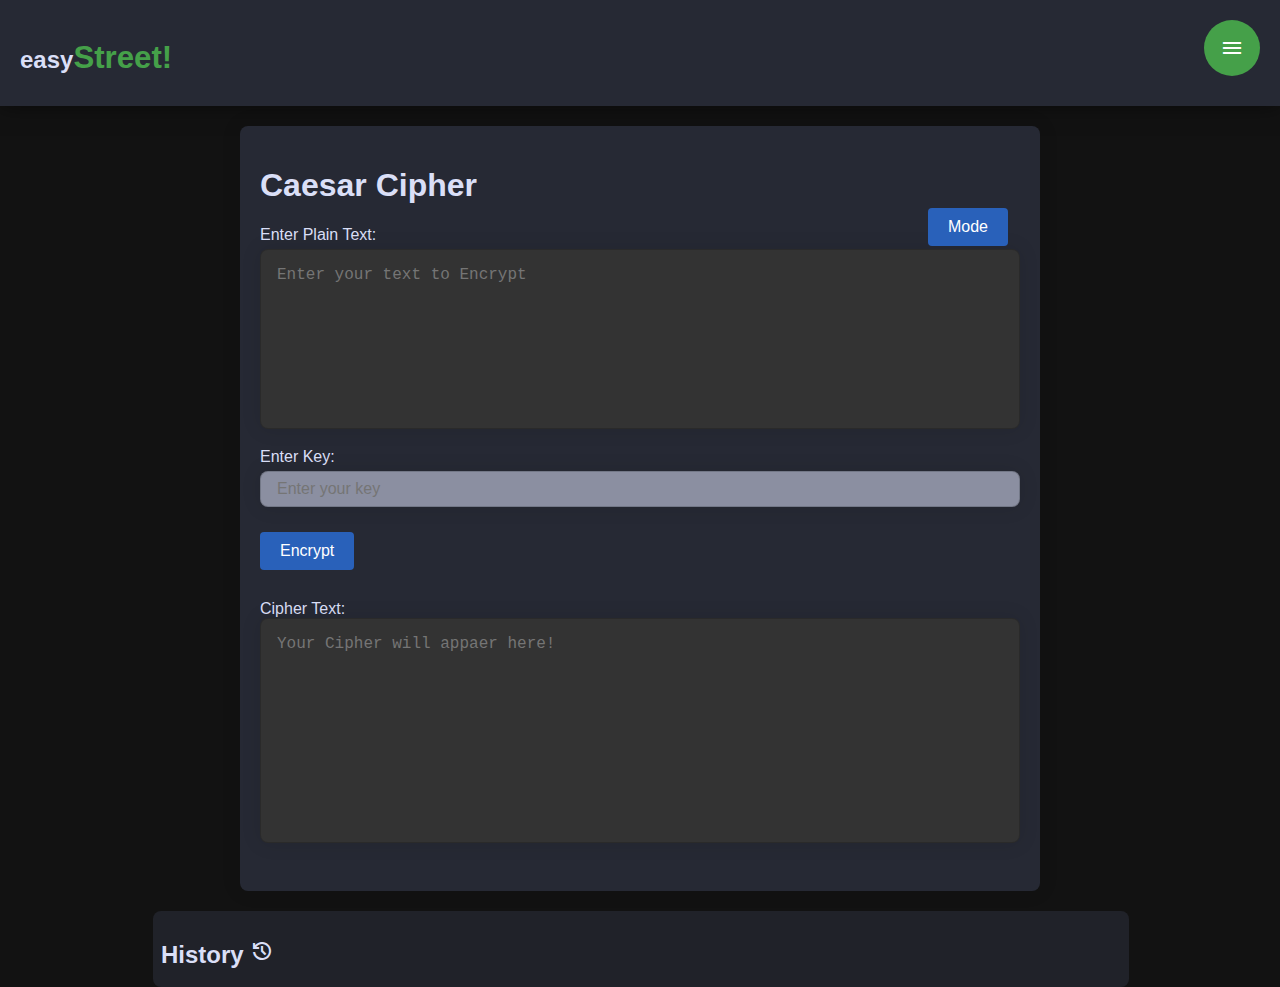
==== index.html @ 8b71e93e "change mode to mode" ====
<!DOCTYPE html>
<html lang="en">
<head>
    <meta charset="UTF-8">
    <meta name="viewport" content="width=device-width, initial-scale=1.0">

  <!-- icon link  -->
    <link rel="shortcut icon" href="easystreet-removebg-preview.png" type="image/x-icon">

    <!-- css link  -->
    <link rel="stylesheet" href="style.css">
    <title>caesar/Cryptography</title>


    <!-- google font   -->
    <link rel="stylesheet" href="https://fonts.googleapis.com/css2?family=Material+Symbols+Outlined:opsz,wght,FILL,GRAD@20..48,100..700,0..1,-50..200" />
</head>
<body>
    <input type="radio" name="menuIcon" id="checked">
    <input type="radio" name="menuIcon" id="close">
   
  
    <header>
        <nav>
            <h2 class="title">easy<span class="colored">Street!</span> </h2>
            <ul>
                <li><a href="#" id="currentLink">caesarCipher</a></li>
                <li><a href="playfair.html">playfairCipher</a></li>
                <li><a href="vigenere.html">vigenereCipher</a></li>
            </ul>
            <label for="checked">
                <span class="material-symbols-outlined">
                    menu
                </span>
            </label>
        </nav>
        <div class="menuItems">

            <div class="topSide">

                <h2>MENU</h2>
                <label for="close">
                    <span class="material-symbols-outlined">
                        close
                    </span>
                
                </label>
            </div>
          

            <ul>
                <li><a href="#" id="currentLink">caesarCipher</a></li>
                <li><a href="playfair.html">playfairCipher</a></li>
                <li><a href="vigenere.html">vigenereCipher</a></li>
                <li><a href="#history">history</a></li>
            </ul>
        </div>
    </header>
    
    
    </div>
    <main class="main">
        <div class="container" id="container1">
            <div id="caesarCipherSection" class="main-content">
                <h1>Caesar Cipher</h1>
                <div class="chooseMode">
                   <button title="Change mode" onclick="changeModeDe()" id="changeMode">Mode</button>                 
                </div>
                <div class="input-container">
                    <label for="plainText" class="lable1">Enter Plain Text:</label>
                    <textarea type="text" name="" id="plainText" cols="30" rows="10" placeholder="Enter your text to Encrypt" ></textarea>
                  <!-- //  <input  id="" required> -->
                </div>
                <div class="input-container">
                    <label for="key" class="lable1">Enter Key:</label>
                    <input type="number" id="key" placeholder="Enter your key" required>
                </div>
                <button onclick="encrypt('caesar')">Encrypt</button>
                <div class="result-container">
                    <label for="cipherText">Cipher Text:</label>
                    <textarea id="cipherText" placeholder="Your Cipher will appaer here!"></textarea>
                </div>
            </div>
            
        </div>
            <aside class="history-container" id="history">
               <div class="historyTitle">
                <h2>History <span class="material-symbols-outlined">
                history
                </span></h2>
                <button onclick="clearhistory()" id="clearCipherHistory">Clear</button>
            </div> 
                <ul id="historyList"></ul>
            </aside>
            <div id="playfairCipherSection" class="hidden-section">
                <!-- Placeholder for Playfair Cipher -->
                
            </div>
            <div id="vigenereCipherSection" class="hidden-section">
                <!-- Placeholder for Vigenere Cipher -->
            </div>
    </main>    
    <script src="cipher.js"></script>
</body>
</html>
---- style.css ----
body {
    font-family: 'Arial', sans-serif;
    background-color: #121212; 
    margin: 0;
    padding: 0;
}

/* //navigation   */
/* Add the following styles to handle navigation */

header {
    background-color: #262934;
    color: #fff;
    padding: 20px;
    text-align: center;
    box-shadow: 0 0 20px rgba(0, 0, 0, 0.5);

    
}
nav{
    display: flex;
    justify-content: space-between;
}
.colored{ 
    color: #45a049;
    font-size: 1.3em;
}


nav ul {
    list-style: none;
    margin: 0;
    padding: 0;
}

nav li {
    display: inline-block;
    margin-right: 20px;
    /* background-color: #ddd; */
    margin-bottom: 8px;
    padding: 8px;
    /* border: 1px solid #ddd; */
    border-radius: 4px;
}
ul li:hover a{
 text-decoration: underline;
 transition: all 0.8s ease;
}
a {
    text-decoration: none;
    color: #dadff7;
    font-weight: bold;
    font-size: 1.5em;
    transition: color 0.3s ease-in-out;
    /* text-transform: uppercase; */
     font-family: 'Arial', sans-serif;
}
#currentLink{
    color: #45a049;
    text-decoration: underline 5px ;
    transition: all 0.8s ease;
}

/* Hide other sections by default */
.hidden-section {
    display: none;
}
.main{
    display: flex;
    flex-direction: row-reverse;
    justify-content: center;
    align-content: center;
    
}


.container {
    width: 80%;
    display: flex;
    flex-direction: column;
    max-width: 800px;
    margin: 20px auto;
    background-color: #262934;
    border-radius: 8px;
    box-shadow: 0 0 20px rgba(0, 0, 0, 0.1);
    height: 85vh;
    overflow: hidden;
    position: relative;
    color: #dadff7;
    font-family: 'Arial', sans-serif;
}


.main-content {
    padding: 20px;
}

.input-container {
    margin-bottom: 15px;
}

.lable1 {
    display: block;
    margin-bottom: 5px;
}

input {
    width: 100%;
    padding: 8px;
    box-sizing: border-box;
    font-size: 1em;
    outline: none;
    border-radius: 0.5em;
    border: none;
    box-shadow: 0 0 20px rgba(0, 0, 0, 0.1);
    padding-left: 1em;
    border: 1px solid #0000002a;
    background-color:  #dadff790;
    color: #ffffff;
}

/* input[type="text"]{
    height: 20vh;
} */
/* input:required{
    border-bottom: 1px solid #f00;
} */

button {
    background-color: #2961BA;
    color: #fff;
    border: none;
    padding: 10px 20px;
    text-align: center;
    text-decoration: none;
    display: inline-block;
    font-size: 16px;
    margin: 10px 0;
    cursor: pointer;
    border-radius: 4px;
    
}

button:hover {
    background-color: #45a049;
}

.result-container {
    margin-top: 20px;
}


textarea {
    width: 100%;
    height: 25vh;
    /* padding: 8px; */
    box-sizing: border-box;
    resize: none;
    overflow: scroll;
    font-size: 1em;
    outline: none;
    border-radius: 0.5em;
    border: 1px solid #0000002a;
    box-shadow: 0 0 20px rgba(0, 0, 0, 0.1);
    padding: 1em;
    background-color: #333;
    color: #9ac6ff;
    font-family: 'Courier New', Courier, monospace;

}
textarea:focus, input:focus{
    border:1px solid #45a049;

}
#plainText{
    height: 20vh;
    overflow: scroll;
}
#plainText:required{
    border: #45a049;
}
#historyList{
    overflow-wrap: break-word;
}
.history-container {
    background-color: #202229;
    padding: 2px;
    border-radius: 0 0 8px 8px;
    width: 25vw;
    margin-left: 2px;
    max-height: 90vh;
    overflow: scroll;
}
.historyTitle{
    position: sticky;
    top: 0;
    z-index: 1000;
   background-color: #202229;
    
}
#clearCipherHistory{
    display: none;
    transition: all 0.5s;
}
h2 {
    color: #dadff7;
    margin-bottom: 10px;
}

.history-container ul {
    list-style: none;
    padding: 0;
    margin: 0;
}

.history-container li {
    margin-bottom: 8px;
    padding: 8px;
    border: 1px solid #ddd;
    border-radius: 4px;
    border: none;
    border-top: 1px solid #9ac6ff;
    color: #fff;
}

.history-container li:hover {
    background-color: #9ac6ff56;
}


/* cipherTexrOut */
.cipherTexrOut{
    color: #3383ec;
}
.cipherTexrOut, .plainTextOut{
  font-family: 'Courier New', Courier, monospace;  
  font-size: 1em;
  display: inline;
}

.chooseMode{
    display: flex;
    flex-direction: row;
    position: absolute;
    right: 2em;
    top: 2em;

}

.menuItems{
    background-color: #202229;
    padding: 2px;
    border-radius: 0 0 8px 8px;
    width: 25vw;
    margin-left: 2px;
    height: 100vh;
    max-height: 90vh;
    overflow: scroll;
    position: fixed;
    top: 0;
    right: -40vw;
    z-index: 100000;
    transition: right 0.3s ease;
}

#checked, #close{
    display: none;
}

#checked:checked ~header .menuItems{
    right: 0;
    transition: all 0.3s ease;
}
.menuItems ul li{
    list-style: none;
    margin-bottom: 8px;
    padding: 8px;
    border-radius: 4px;
}
.menuItems .topSide{
    display: flex;
    justify-content: space-around;
    align-items: center;
    gap: 15em;
}

header label{
    background-color: #45a049;
    padding: 0.5em;
    width: 40px;
    height: 40px;
    border-radius: 50%;
    text-align: center;
    display: flex;
    justify-content: center;
    align-items: center;
}
header label:hover{
    background-color: #2961BA;
    transition: all 0.3s ease;
}

header label:active{
    background-color: #45a049;
    transition: all 0.3s ease;
}

@media screen and (max-width:1280px) {
    .main{
        display: flex;
        flex-direction: column; 
        justify-content: center;     
        align-items: center;  
    }
    .history-container {
        padding: 0.5em;
        border-radius:0.5em;
        width: 75vw;
        max-height: 90vh;
    }
    nav ul {
        display: none;
    }
    .menuItems{
        width: 80vw;
        right: -100vw;
        height: 100vh;
    }
    
    .chooseMode{
        display: flex;
        flex-direction: row;
        position: absolute;
        right: 2em;
        top: 4.5em;

    }
    


}
/* 
//@media only screen and (max-width: 768px) */
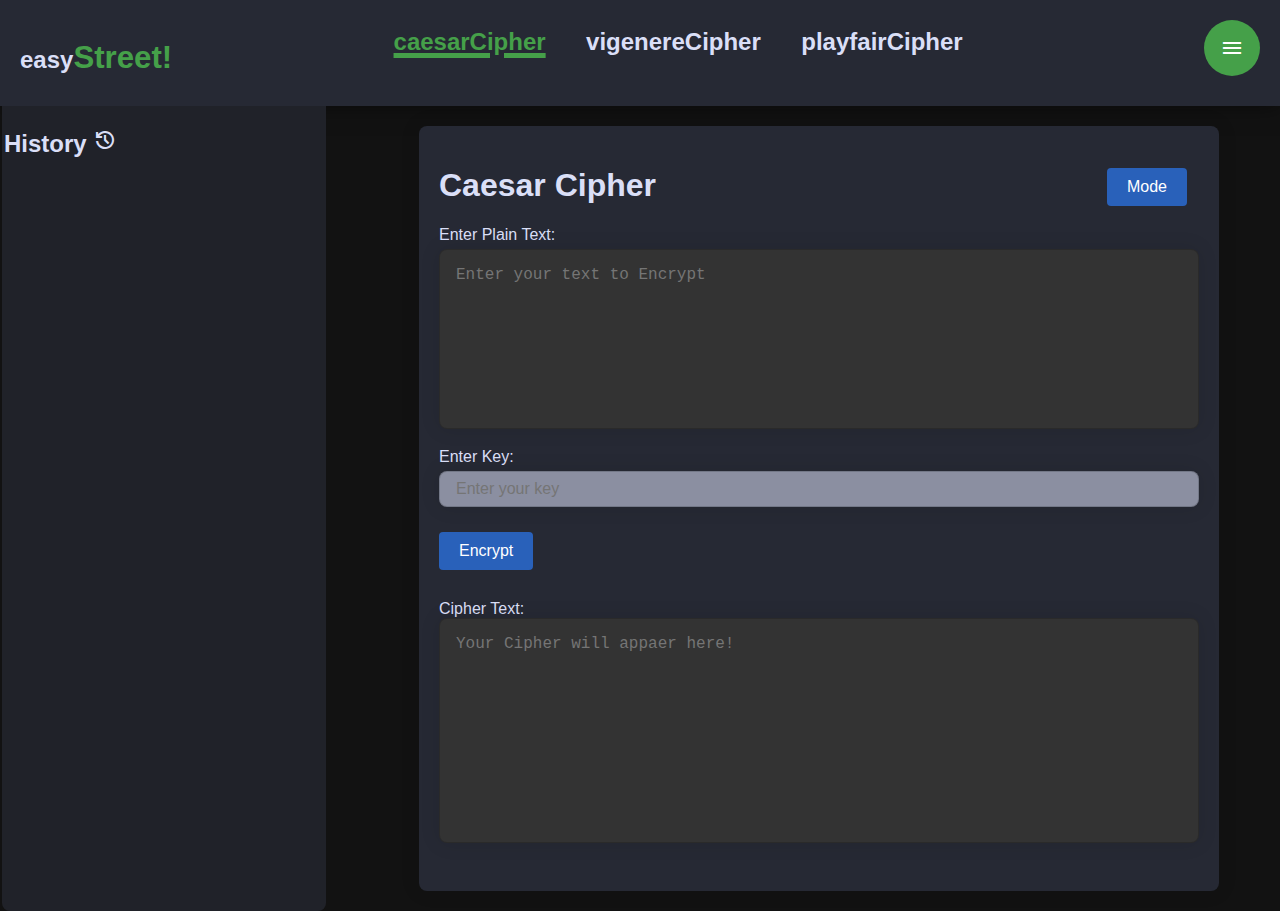
==== commit 9ca592ae: "vigToplay" ====
--- a/index.html
+++ b/index.html
@@ -25,8 +25,9 @@
             <h2 class="title">easy<span class="colored">Street!</span> </h2>
             <ul>
                 <li><a href="#" id="currentLink">caesarCipher</a></li>
+                <li><a href="vigenere.html">vigenereCipher</a></li>
                 <li><a href="playfair.html">playfairCipher</a></li>
-                <li><a href="vigenere.html">vigenereCipher</a></li>
+                
             </ul>
             <label for="checked">
                 <span class="material-symbols-outlined">
@@ -49,9 +50,9 @@
           
 
             <ul>
-                <li><a href="#" id="currentLink">caesarCipher</a></li>
+                <li><a href="#" id="#currentLink1">caesarCipher</a></li>
+                <li><a href="vigenere.html">vigenereCipher</a></li>
                 <li><a href="playfair.html">playfairCipher</a></li>
-                <li><a href="vigenere.html">vigenereCipher</a></li>
                 <li><a href="#history">history</a></li>
             </ul>
         </div>
--- a/style.css
+++ b/style.css
@@ -61,6 +61,12 @@
     transition: all 0.8s ease;
 }
 
+#currentLink1{
+    color: #45a049;
+    text-decoration: underline 5px ;
+    transition: all 0.8s ease;
+}
+
 /* Hide other sections by default */
 .hidden-section {
     display: none;
@@ -70,6 +76,8 @@
     flex-direction: row-reverse;
     justify-content: center;
     align-content: center;
+    gap: 2em;
+    
     
 }
 
@@ -305,24 +313,33 @@
     transition: all 0.3s ease;
 }
 
-@media screen and (max-width:1280px) {
+@media screen and (max-width:900px) {
     .main{
         display: flex;
         flex-direction: column; 
         justify-content: center;     
         align-items: center;  
     }
+    .container {
+    width: 90%;
+    margin-left: 5px;
+    margin-right: 5px;
+    margin-bottom: 5px;
+    }
     .history-container {
         padding: 0.5em;
         border-radius:0.5em;
-        width: 75vw;
+        width: 85vw;
         max-height: 90vh;
-    }
+        /* margin-left: 5px;
+        margin-right: 5px; */
+        margin-bottom: 3em;
+}
     nav ul {
         display: none;
     }
     .menuItems{
-        width: 80vw;
+        width: 85vw;
         right: -100vw;
         height: 100vh;
     }
@@ -339,5 +356,14 @@
 
 
 }
+
+
+@media screen and (max-width:780px) {
+      .menuItems{
+        width: 100vw;
+        right: -100vw;
+        height: 100vh;
+    }
+}
 /* 
 //@media only screen and (max-width: 768px) */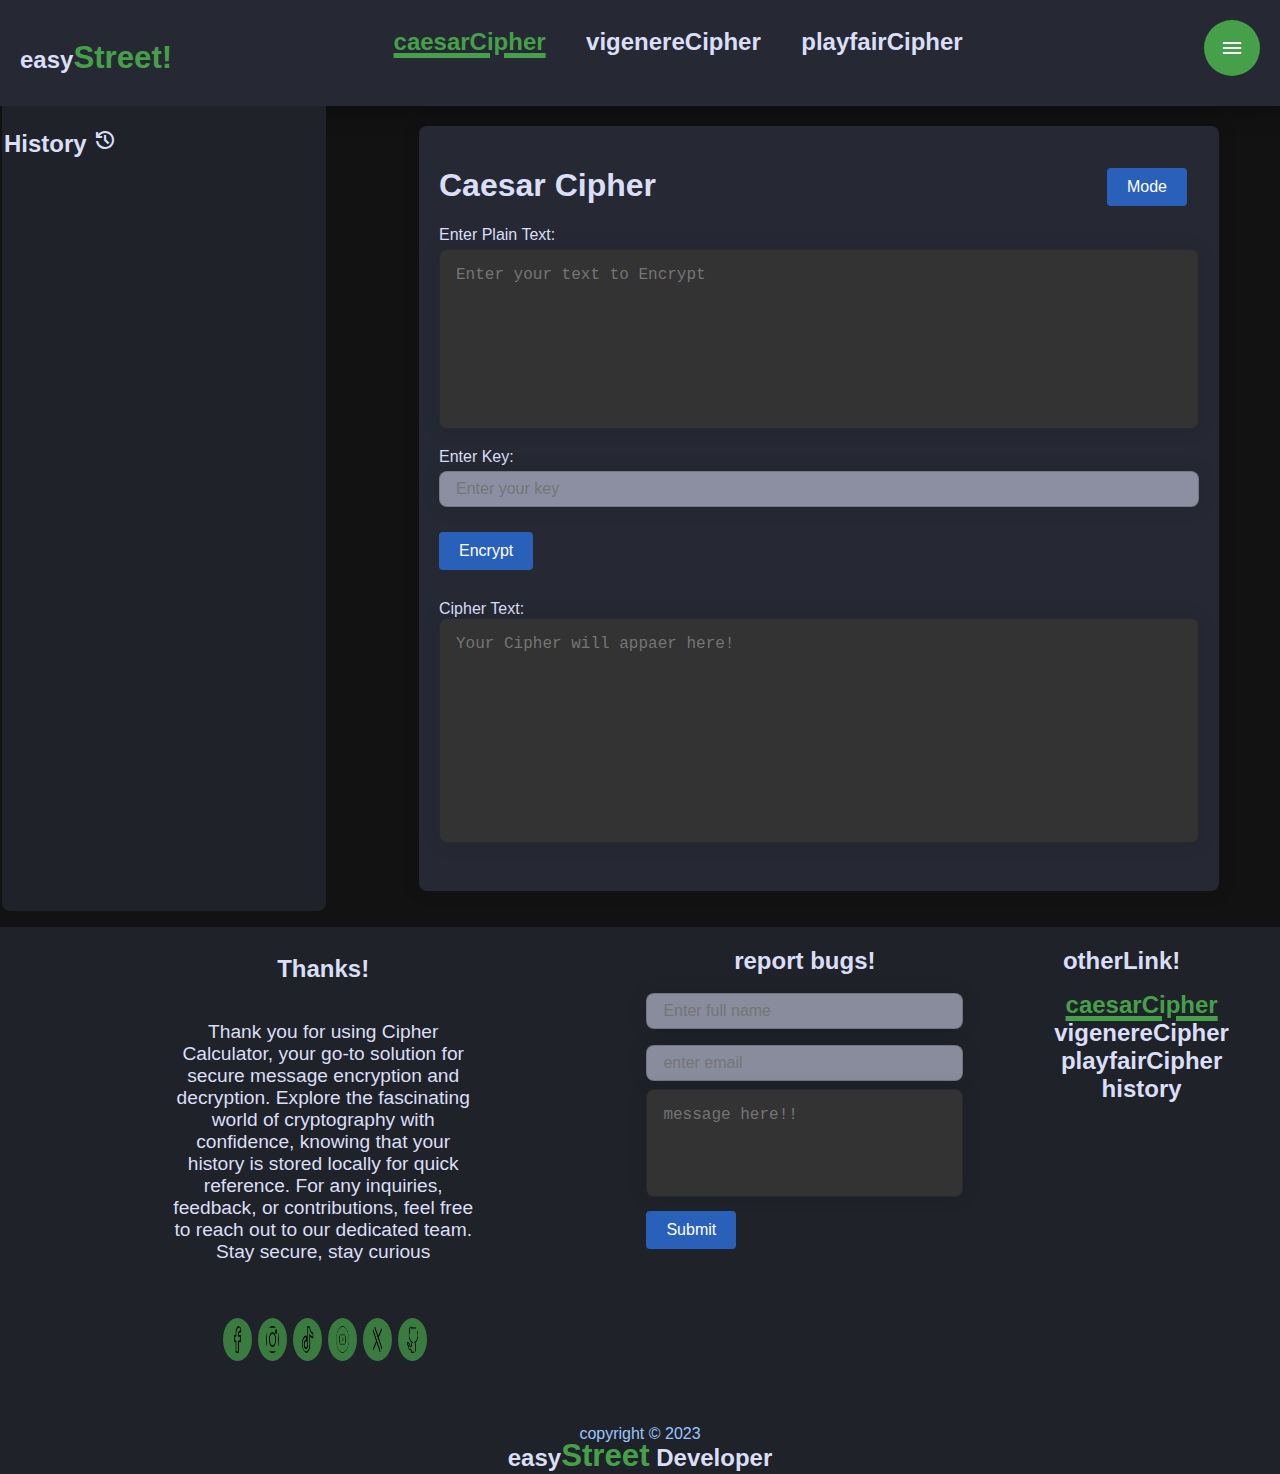
==== commit 80cfc5e6: "bigChanges" ====
--- a/index.html
+++ b/index.html
@@ -24,7 +24,7 @@
         <nav>
             <h2 class="title">easy<span class="colored">Street!</span> </h2>
             <ul>
-                <li><a href="#" id="currentLink">caesarCipher</a></li>
+                <li><a href="#" class="currentLink">caesarCipher</a></li>
                 <li><a href="vigenere.html">vigenereCipher</a></li>
                 <li><a href="playfair.html">playfairCipher</a></li>
                 
@@ -50,7 +50,7 @@
           
 
             <ul>
-                <li><a href="#" id="#currentLink1">caesarCipher</a></li>
+                <li><a href="#" class="currentLink">caesarCipher</a></li>
                 <li><a href="vigenere.html">vigenereCipher</a></li>
                 <li><a href="playfair.html">playfairCipher</a></li>
                 <li><a href="#history">history</a></li>
@@ -101,6 +101,74 @@
                 <!-- Placeholder for Vigenere Cipher -->
             </div>
     </main>    
+
+
+<!-- footer here!!  -->
+<footer class="footer">
+ 
+    <div class="allMainBox">
+        <div class="otherLink">
+            <h2>otherLink!</h2>
+            <ul>
+                <li><a href="#" class="currentLink">caesarCipher</a></li>
+                <li><a href="vigenere.html">vigenereCipher</a></li>
+                <li><a href="playfair.html">playfairCipher</a></li>
+                <li><a href="#history">history</a></li>
+            </ul>
+        </div>
+        <div class="hiddenFooter">
+            <h2>report bugs!</h2>
+        
+            <form action="">
+                <input type="text" placeholder="Enter full name">
+                <input type="email" placeholder="enter email">
+                <textarea name="textarea" id="messageText" cols="30" rows="10" placeholder="message here!!"></textarea>
+                <button type="submit">Submit</button>
+            </form>
+        </div>
+        <div class="mainFooter">
+            <h2>Thanks!</h2>
+            <p>
+        
+                Thank you for using Cipher Calculator, your go-to solution for secure message encryption and decryption. Explore
+                the
+                fascinating world of cryptography with confidence, knowing that your history is stored locally for quick
+                reference.
+                For any inquiries, feedback, or contributions, feel free to reach out to our dedicated team. Stay secure, stay
+                curious
+        
+            </p>
+
+
+        <div class="iconBox">
+            <!-- facebook  -->
+            <a href="#"></a><img src="facebook(1).png" alt=""></a></img>
+        
+            <!-- instagram  -->
+            <a href="#"></a><img src="instagram.png" alt=""></a></img>
+        
+            <!-- tiktok  -->
+            <a href="#"></a><img src="tik-tok.png" alt=""></a></img>
+        
+            <!-- youtube -->
+            <a href="#"></a><img src="youtube.png" alt=""></a></img>
+        
+            <!-- ex -->
+            <a href="#"></a><img src="twitter.png" alt=""></a></img>
+        
+            <!-- github  -->
+            <a href="#"></a><img src="github.png" alt=""></a></img>
+        </div>
+           
+        </div>
+
+       
+    </div>
+   
+  
+<p class="copyright">copyright &copy; 2023</p>
+   <h2 >easy<span class="colored">Street</span> Developer</h2>
+</footer>
     <script src="cipher.js"></script>
 </body>
 </html>
--- a/style.css
+++ b/style.css
@@ -55,17 +55,17 @@
     /* text-transform: uppercase; */
      font-family: 'Arial', sans-serif;
 }
-#currentLink{
+.currentLink{
     color: #45a049;
     text-decoration: underline 5px ;
     transition: all 0.8s ease;
 }
 
-#currentLink1{
+/* #currentLink1{
     color: #45a049;
     text-decoration: underline 5px ;
     transition: all 0.8s ease;
-}
+} */
 
 /* Hide other sections by default */
 .hidden-section {
@@ -313,6 +313,85 @@
     transition: all 0.3s ease;
 }
 
+.footer{
+    position: relative;
+    background-color: #202229;
+    bottom: -1em;
+}
+.allMainBox{ 
+    display: flex;
+    
+    flex-direction: row-reverse;
+    color: #dadff7;
+    
+}
+footer h2{
+    text-align: center;
+}
+footer textarea{
+    height: 12vh;
+}
+.otherLink{ 
+    width: 30vw;
+    
+}
+.otherLink ul{
+    display: flex;
+    justify-content: center;
+    align-items: center;
+    flex-direction: column;
+    list-style: none;
+}
+.otherLink a{
+    text-align: center;
+}
+
+.hiddenFooter{
+    width: 30vw;
+    
+}
+.hiddenFooter input{
+    margin: .5em 0;
+}
+
+.mainFooter{
+    text-align: center;
+    padding: 0.5em 7em;
+    background-color: #202229;
+    bottom: -15em;
+    width: 40vw;
+    
+}
+.mainFooter p{
+    color: #dadff7;
+    padding: 1em 3em;
+    font-size: 1.2em;
+}
+footer .copyright{
+    text-align: center;
+    color: #9ac6ff;
+    position: relative;
+    bottom: -1.5em;
+}
+.footer a{
+    
+}
+.iconBox{
+    padding: 1em 0;
+    display: flex;
+    justify-content: center;
+    align-items: center;
+    gap: .2em;
+}
+
+img{
+    width: 3%;
+    height: 3vh;
+    background-color: #45a049b4;
+    padding: 0.5em;
+    border-radius: 50%;
+}
+
 @media screen and (max-width:900px) {
     .main{
         display: flex;
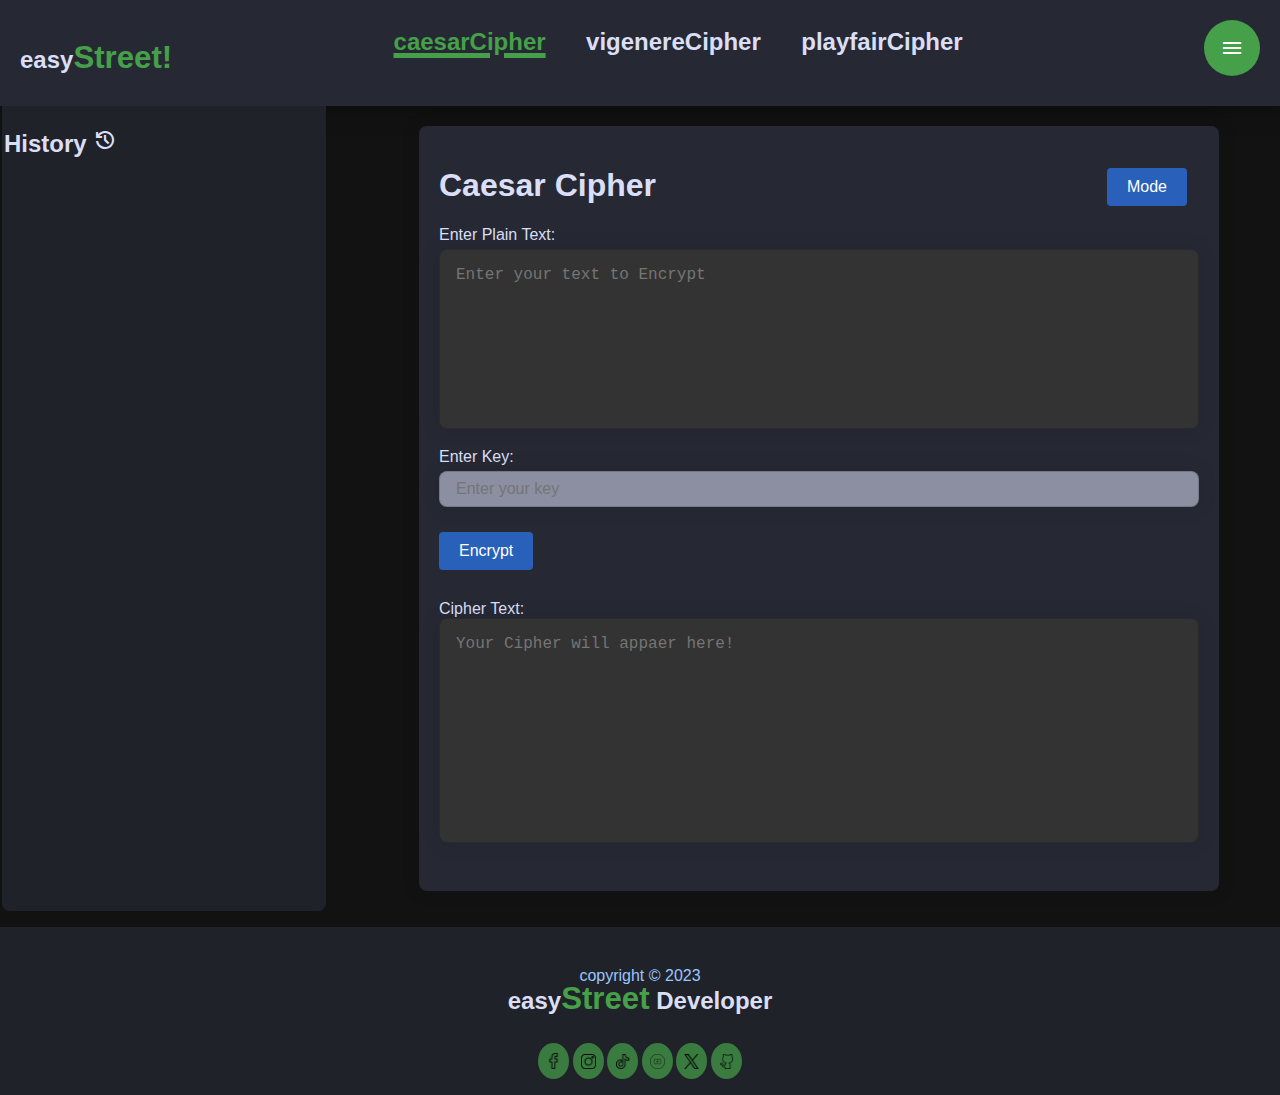
==== commit 1823f91f: "last" ====
--- a/index.html
+++ b/index.html
@@ -93,82 +93,40 @@
             </div> 
                 <ul id="historyList"></ul>
             </aside>
-            <div id="playfairCipherSection" class="hidden-section">
-                <!-- Placeholder for Playfair Cipher -->
-                
-            </div>
-            <div id="vigenereCipherSection" class="hidden-section">
-                <!-- Placeholder for Vigenere Cipher -->
-            </div>
     </main>    
 
 
 <!-- footer here!!  -->
 <footer class="footer">
- 
-    <div class="allMainBox">
-        <div class="otherLink">
-            <h2>otherLink!</h2>
-            <ul>
-                <li><a href="#" class="currentLink">caesarCipher</a></li>
-                <li><a href="vigenere.html">vigenereCipher</a></li>
-                <li><a href="playfair.html">playfairCipher</a></li>
-                <li><a href="#history">history</a></li>
-            </ul>
-        </div>
-        <div class="hiddenFooter">
-            <h2>report bugs!</h2>
+    <div class="inner">
+        <p class="copyright">copyright &copy; 2023</p>
+        <h2>easy<span class="colored">Street</span> Developer</h2>
         
-            <form action="">
-                <input type="text" placeholder="Enter full name">
-                <input type="email" placeholder="enter email">
-                <textarea name="textarea" id="messageText" cols="30" rows="10" placeholder="message here!!"></textarea>
-                <button type="submit">Submit</button>
-            </form>
-        </div>
-        <div class="mainFooter">
-            <h2>Thanks!</h2>
-            <p>
-        
-                Thank you for using Cipher Calculator, your go-to solution for secure message encryption and decryption. Explore
-                the
-                fascinating world of cryptography with confidence, knowing that your history is stored locally for quick
-                reference.
-                For any inquiries, feedback, or contributions, feel free to reach out to our dedicated team. Stay secure, stay
-                curious
-        
-            </p>
-
-
-        <div class="iconBox">
-            <!-- facebook  -->
-            <a href="#"></a><img src="facebook(1).png" alt=""></a></img>
-        
-            <!-- instagram  -->
-            <a href="#"></a><img src="instagram.png" alt=""></a></img>
-        
-            <!-- tiktok  -->
-            <a href="#"></a><img src="tik-tok.png" alt=""></a></img>
-        
-            <!-- youtube -->
-            <a href="#"></a><img src="youtube.png" alt=""></a></img>
-        
-            <!-- ex -->
-            <a href="#"></a><img src="twitter.png" alt=""></a></img>
-        
-            <!-- github  -->
-            <a href="#"></a><img src="github.png" alt=""></a></img>
-        </div>
-           
-        </div>
-
+            <div class="iconBox">
+                <!-- facebook  -->
+                <a href="#"><img src="facebook(1).png" alt=""></a>
+            
+                <!-- instagram  -->
+                <a href="#"><img src="instagram.png" alt=""></a>
+            
+                <!-- tiktok  -->
+                <a href="#"><img src="tik-tok.png" alt=""></a>
+            
+                <!-- youtube -->
+                <a href="#"><img src="youtube.png" alt=""></a>
+            
+                <!-- ex -->
+                <a href="#"><img src="twitter.png" alt=""></a>
+            
+                <!-- github  -->
+                <a href="#"><img src="github.png" alt=""></a>
+            </div>
        
     </div>
+</footer>
    
-  
-<p class="copyright">copyright &copy; 2023</p>
-   <h2 >easy<span class="colored">Street</span> Developer</h2>
-</footer>
-    <script src="cipher.js"></script>
+      <script src="cipher.js"></script>
+
+   
 </body>
 </html>
--- a/style.css
+++ b/style.css
@@ -314,58 +314,19 @@
 }
 
 .footer{
+    background-color: #202229;
     position: relative;
-    background-color: #202229;
     bottom: -1em;
-}
-.allMainBox{ 
-    display: flex;
-    
-    flex-direction: row-reverse;
-    color: #dadff7;
-    
-}
+    display: flex;
+    justify-content: center;
+    align-items: center;
+}
+.inner{
+width: 85vw;
+}
+
 footer h2{
     text-align: center;
-}
-footer textarea{
-    height: 12vh;
-}
-.otherLink{ 
-    width: 30vw;
-    
-}
-.otherLink ul{
-    display: flex;
-    justify-content: center;
-    align-items: center;
-    flex-direction: column;
-    list-style: none;
-}
-.otherLink a{
-    text-align: center;
-}
-
-.hiddenFooter{
-    width: 30vw;
-    
-}
-.hiddenFooter input{
-    margin: .5em 0;
-}
-
-.mainFooter{
-    text-align: center;
-    padding: 0.5em 7em;
-    background-color: #202229;
-    bottom: -15em;
-    width: 40vw;
-    
-}
-.mainFooter p{
-    color: #dadff7;
-    padding: 1em 3em;
-    font-size: 1.2em;
 }
 footer .copyright{
     text-align: center;
@@ -373,9 +334,6 @@
     position: relative;
     bottom: -1.5em;
 }
-.footer a{
-    
-}
 .iconBox{
     padding: 1em 0;
     display: flex;
@@ -384,12 +342,19 @@
     gap: .2em;
 }
 
-img{
-    width: 3%;
+footer a{
+    width: 2%;
     height: 3vh;
     background-color: #45a049b4;
-    padding: 0.5em;
+    padding: .2em;
     border-radius: 50%;
+    display: flex;
+    justify-content: center;
+    align-items: center;
+}
+.iconBox img{
+    width: 70%;
+    max-width: 80%;
 }
 
 @media screen and (max-width:900px) {
